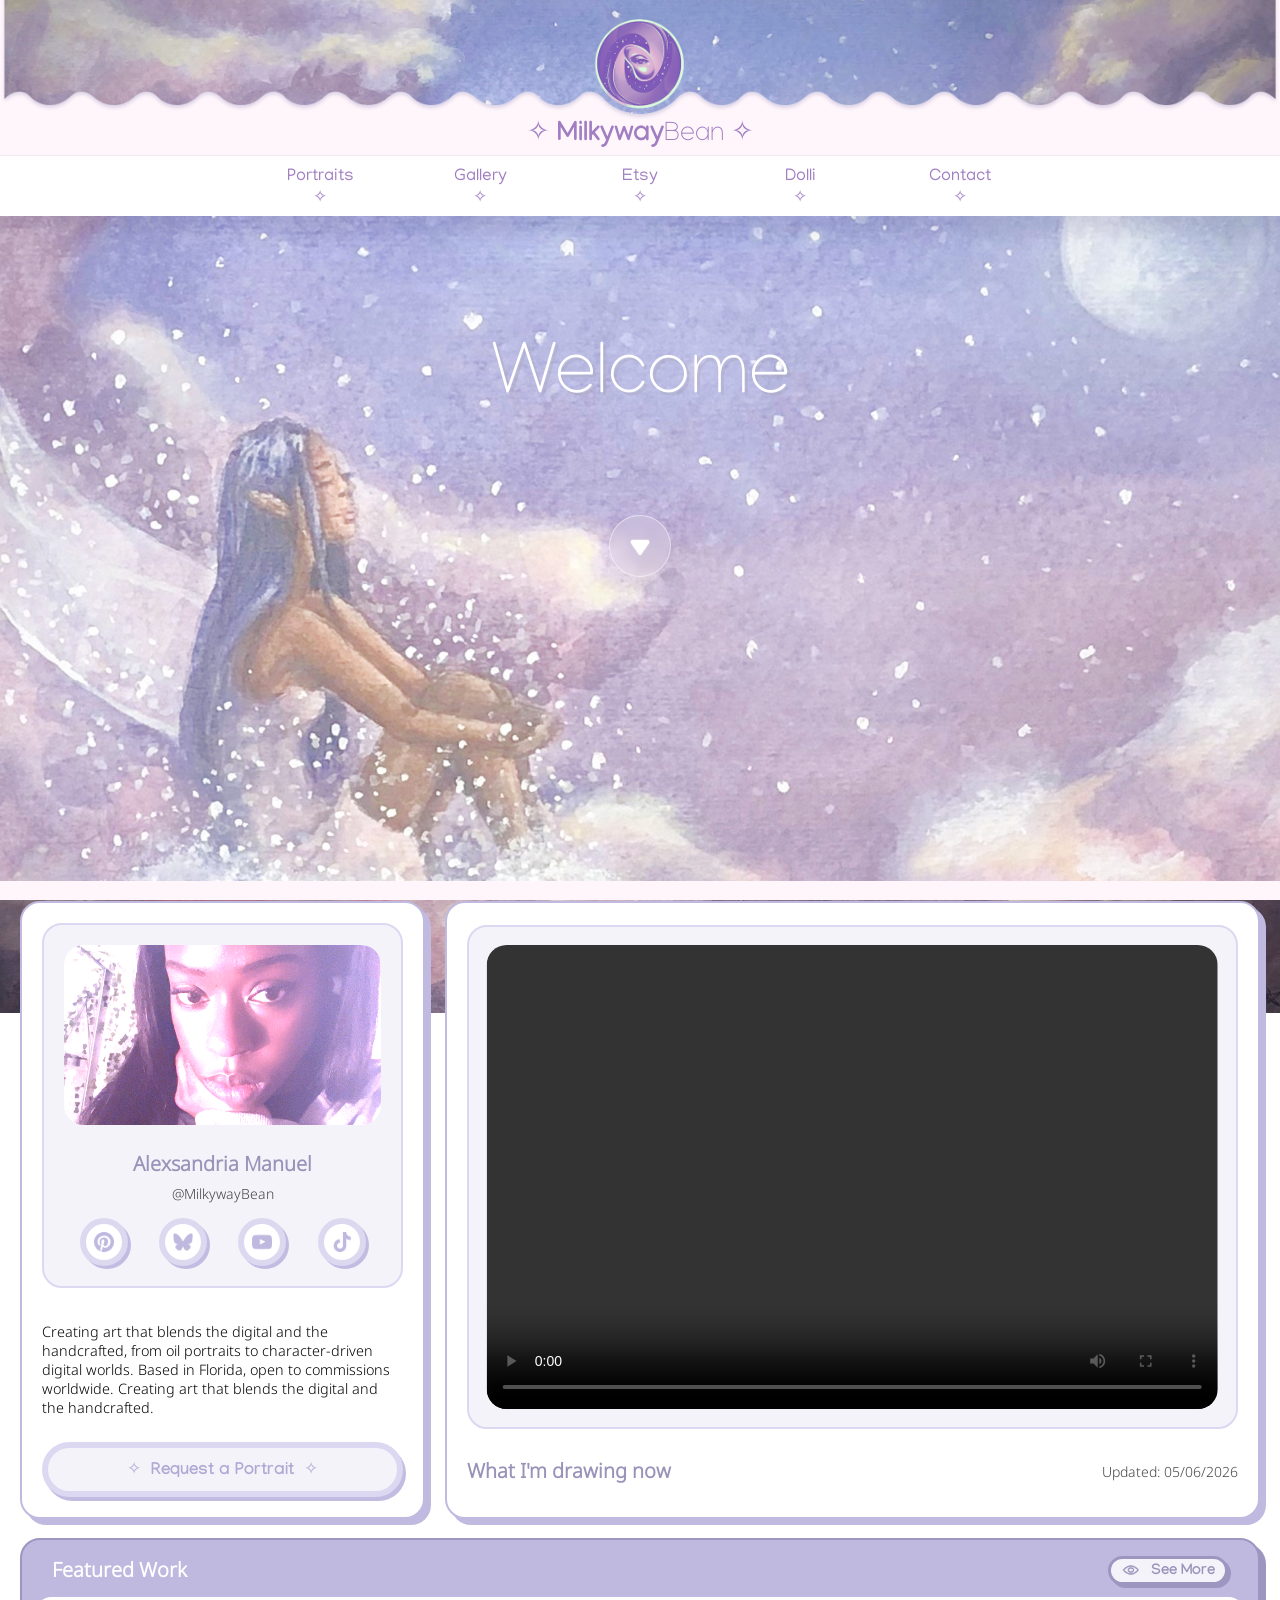
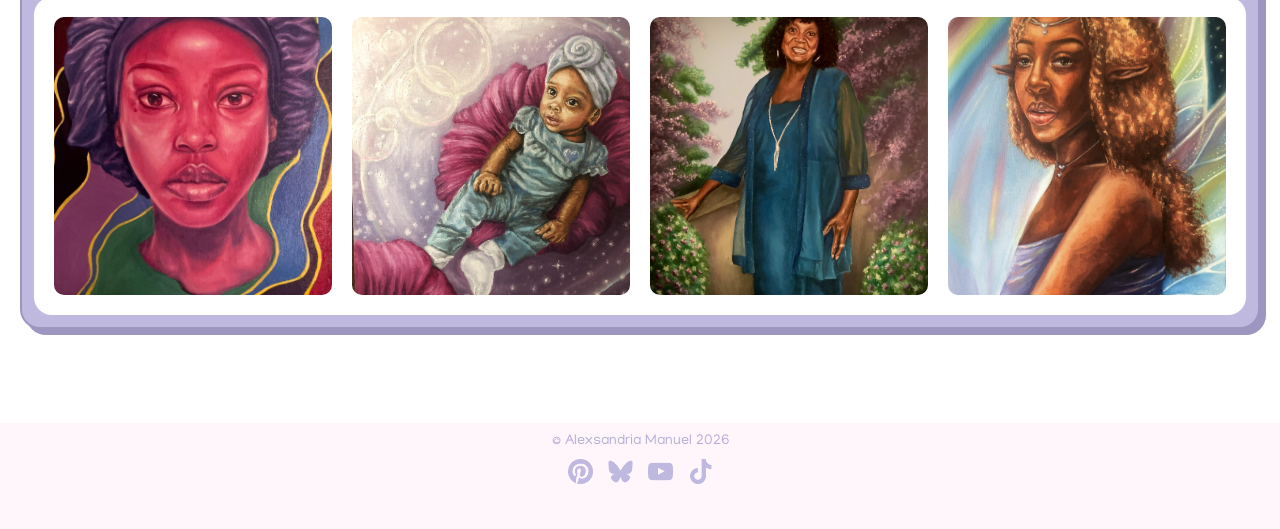
==== index.html @ 560637b4 "Edit" ====
<!DOCTYPE html>
<html lang="en">
<head>
<meta http-equiv="content-type" content="text/html; charset=utf-8">
<meta name="viewport" content="width=device-width, initial-scale=1, viewport-fit=cover">
<meta name="mobile-web-app-capable" content="yes">
<meta name="apple-mobile-web-app-capable" content="yes">
<title>MilkywayBean</title>
<link rel="icon" type="image/x-icon" href="Assets/mwblogo.png">
<link rel="stylesheet" href="mainstyle.css">
<script src="mainscript.js" defer></script>

<style>

</style>
</head>

<body>
<div id="pagebg"></div>
<header>

<a href="index.html"><img id="logobanner" src="Assets/bannerframe.png"/></a>
<div id="title">✧ Milkyway<thin style="font-family: headertextthin;">Bean</thin> ✧</div>

</header>
<nav id="navbar">

<div id="navmenu">
<p id="swirl">𖦹</p>Menu
</div>

<div class="page"><a  href="portraits.html">Portraits <br> ✧</a></div>
<div class="page"><a  href="">Gallery <br> ✧</a></div>
<div class="page"><a href="" rel="noopener" target="_blank">Etsy <br> ✧</a></div>
<div class="page"><a href="" rel="noopener" target="_blank">Dolli <br> ✧</a></div>
<div class="page">Contact <br> ✧</div>
</nav>


<div id="welcomeimage">    
    <p id="welcometext" >Welcome</p>
    <br>
    <a href="#maincontent" id="scrolldown"><img style="margin-top:5px;width:40px;height:40px" src="Assets/down.png"/></a>
</div>

<main style="scroll-margin-top: 60px;" id="maincontent">

<section class="sectiontop" style="display:flex;flex-direction: row;margin:auto;position:relative;width:100%;gap:20px;flex-wrap: wrap;">
<div class="container" style="flex:1 1 15%;">
    <section style="flex:1 1 20%;width:100%;margin-top: 0;margin-left:auto;margin-right:auto">
    <div class="imageborder">
        <div class="selfie"></div>
        <br>
        <h3>Alexsandria Manuel</h3>
        <span class="caption1">@MilkywayBean</span>

        <div style="display:flex; flex-direction: row;justify-content: space-around;">
        <a href="" rel="noopener" target="_blank"><div class="smbuttons"><img style="width:20px;height:auto;display:block;margin:auto" src="Assets/pinterest.png"/></div></a>
        <a href="" rel="noopener" target="_blank"><div class="smbuttons"><img style="width:20px;height:auto;display:block;margin:auto" src="Assets/bluesky.png"/></div></a>
        <a href="" rel="noopener" target="_blank"><div class="smbuttons"><img style="width:20px;height:auto;display:block;margin:auto" src="Assets/youtube.png"/></div></a>
        <a href="" rel="noopener" target="_blank"><div class="smbuttons"><img style="width:20px;height:auto;display:block;margin:auto" src="Assets/tiktok.png"/></div></a>
        </div>
    </div>

    </section>
    <section style="gap:10px;flex: 50%;display: flex;flex-direction: column;justify-content: space-between">
    <div>
    <p>
        Creating art that blends the digital and the handcrafted, from oil portraits to character-driven digital worlds. Based in Florida, open to commissions worldwide. Creating art that blends the digital and the handcrafted.
    
    
    </p>
    </div>
    <div class="button1">✧ &nbsp;Request a Portrait&nbsp; ✧</div>
    </section>
    </div>
    <div class="container" style="flex:1 1 48%;min-width: 268px;">
        <section style="display:flex; flex-direction:column; justify-content:center; width:100%; height:100%;">
            <div style="position: relative; display: inline-block;">
                <div class="canvaspaper">
                    <video controls>
                    <source src="Paintings/wip1.mp4" type="video/mp4">
                    Your browser does not support HTML video.
                    </video>

                </div>
                <div class="canvas" ></div>
            </div>
            <br>
            <div class="middleheader"><h3>What I'm drawing now</h3> <p class="caption1">Updated: 05/06/2026</p></div>

        </section>
        
    </div>
    </section>


    
<section class="section2" style="display:flex;flex-direction:row;margin:auto;margin-top:20px;position:relative;width:100%;gap:20px;">
    <div class="galleryborder">
        <div class="middleheader" style="padding-left:20px;padding-right:20px;padding-bottom:5px;">
            <h3 style="color:#ffffff">Featured Work</h3>
            <div class="button2"><img style="width:20px;margin-top:-4px;" src="Assets/view.png"/>See More</div>
        </div>
        <div class="gallerycontainer" style="background-color:white;">
            <img class="galleryimg" src="Paintings/selfportrait1.jpg"/>
            <img class="galleryimg" src="Paintings/portrait1.jpg"/>
            <img class="galleryimg" src="Paintings/grandma1.jpg"/>
            <img class="galleryimg" src="Paintings/fae1.jpg"/>
        </div>
    </div>
</section>

<div id="lightbox" style="display:none; position:fixed; inset:0; background:rgba(0,0,0,0.8); z-index:999; align-items:center; justify-content:center;">
    <img id="lightboximg" style="max-width:90%; max-height:90%; border-radius:10px;"/>
</div>

    </main>
    <footer>
        <div id="footer"> © Alexsandria Manuel 2026</div>
        <div id="smfooter">
        <a href="" rel="noopener" target="_blank"><img class="smfootericons" src="Assets/pinterest.png"/></a>
        <a href="" rel="noopener" target="_blank"><img class="smfootericons" src="Assets/bluesky.png"/></a> 
        <a href="" rel="noopener" target="_blank"><img class="smfootericons" src="Assets/youtube.png"/></a>
        <a href="" rel="noopener" target="_blank"><img class="smfootericons" src="Assets/tiktok.png"/></a>
        </div>
    </footer>


    </body>

    </html>
---- mainstyle.css ----
@font-face {
    font-family: headertextbold;
    src: url(Fonts/Manjari\ Bold\ 700.ttf);
}

@font-face {
    font-family: headertextreg;
    src: url(Fonts/Manjari\ Regular\ 400.ttf);
}

@font-face {
    font-family: headertextthin;
    src: url(Fonts/Manjari\ Thin\ 100.ttf);
}

@font-face {
    font-family: bodytext;
    src: url(Fonts/NotoSans-VariableFont_wdth\,wght.ttf);
    font-weight: 300;
}

html {
    scroll-behavior: smooth;
}

body {
    overflow: visible;
    font-family: bodytext;
    height: 100%;
    padding: 0;
    margin: 0;
    background-image: url("Paintings/favoriteplace.jpg");
    background-attachment: fixed;
    background-size: cover;
    background-position: 30%;
    background-repeat: no-repeat;
    background-position-y: 60px;
    overflow-x: hidden;
    font-size: .9rem;
    user-select: none;
    transition: .3s ease;
}

header {
    overflow-x: hidden;
    background-color: #FFF6FC;

}

#logobanner {
    width: 100%;
    height: auto;
    position: relative;
    z-index: 200;
}

#title {
    font-family: headertextbold;
    font-size: 1.7rem;
    text-align: center;
    color: #a07ec1;
    border-bottom: solid 1px #7b5ba517;
    width: 100%;
    margin: auto;
    margin-top: -20px;
    padding-bottom: 3px;
    position: relative;
    z-index: 300;
}

#navbar {
    background-color: white;
    color: #a07ec1;
    box-shadow: 3px 17px 20px #351f471a;
    padding: 5px 10px;
    font-size: 17px;
    font-family: headertextbold;
    display: flex;
    justify-content: center;
    flex-wrap: wrap;
    flex-direction: row;
    text-align: center;
    gap: 20px;
    width: auto;
    height: 50px;
    top: 0;
    position: sticky;
    z-index: 100;
    transition: .3s ease;
    animation: fadeUp 0.5s  both;
}

#navmenu {
    display: none;
    width:100%;
}

a{
    text-decoration: none;
    color: #a07ec1;
}

.page {
    cursor: pointer;
    transition: background-color 0.3s ease;
    width: 100px;
    padding-bottom: 0;
    padding-top: 7px;
    padding-left: 20px;
    padding-right: 20px;
    border-radius: 45px;
    font-family: headertextreg;
    font-weight: 400;
    color:#a07ec1;
}

.page:hover {
    background-color: #d9b6dc21;
    font-weight: 700;
}

.navbar2{
    background-color: rgba(255, 255, 255, 0);
    backdrop-filter: blur(10px);
    -webkit-backdrop-filter: blur(20px);
    color: #a07ec1;
    padding: 5px 10px;
    font-size: 17px;
    font-family: headertextreg;
    display: flex;
    justify-content: center;
    flex-wrap: nowrap;
    flex-direction: row;
    text-align: center;
    gap: 20px;
    width: auto;
    top: 0;
    position: sticky;
    z-index: 100;
    transition: .3s ease;
    animation: fadeUp 0.5s both;
    top: 60px;
    margin-left: 2px;
    margin-right: 2px;
    border-bottom-right-radius:20px;
    border-bottom-left-radius: 20px;
    display:none ;
}

.sectionbutton{
    margin: auto;
    background-color: rgb(244 243 250);
    border-radius: 20px;
    width: 110px;
    padding-top: 3px;
    padding-bottom: 3px;
    height: 25px;
    width: stretch;
    width: -webkit-fill-available;
    transition: 0.3s ease;
    cursor: pointer;
    border: solid 1px #c2bce2;
}

.sectionbutton a{
    position: relative;
    top:4px;
    transition: 0.3s ease;
    height: stretch;
    height: -webkit-fill-available;
    width: stretch;
    width: -webkit-fill-available;
    display: block;
}

.sectionbutton:hover{
    font-weight: 700;
    background-color:#ffffff;
    filter: saturate(1.5);
}

main {
    padding: 20px 20px;
}


.container, .gallerycontainer{
    background-color: #ffffff;
    padding: 20px;
    width: stretch;
    width: -webkit-fill-available;
    border-radius: 20px;
    border: 2px #c0bae1 solid;
    display:flex;
    flex-direction: row;
    flex-wrap: wrap;
    gap:20px;
    transition: .3s ease;
}

.container {
    box-shadow: 6px 6px 0px #c0bae1;
    transition: 0.4s ease;
    will-change: transform;
    display: flex;
    isolation: isolate;
    opacity: 0;
    transform: translateY(12px);
    filter: blur(4px);
    transition: opacity 0.6s ease, transform 0.6s cubic-bezier(0.22, 1, 0.36, 1), filter 0.6s ease;
}


.galleryborder {
    background-color: #BFB9E0;
    padding: 10px;
    width: stretch;
    border-radius: 20px;
    box-shadow: 6px 6px 0px #9c96c0;
    border: 2px solid #9c96c0;
    transition: 0.3s ease;
    will-change: transform;
    isolation: isolate;
    opacity: 0;
    transform: translateY(12px);
    filter: blur(4px);
    transition: opacity 0.6s ease, transform 0.6s cubic-bezier(0.22, 1, 0.36, 1), filter 0.6s ease;
}

.container.visible, .galleryborder.visible {
    opacity: 1;
    transform: translateY(0);
    filter: blur(0px);
}

h3 {
    line-height: 0;
    color: #9993B9;
    font-size: 20px;
}

.h3sub {
    line-height: 0;
    color: #9993B9;
    font-size: 17px;
}

footer {
    background-color: #FFF6FC;
    color: #b4aed6;
    font-family: headertextreg;
    text-align: center;
    padding: 10px;
    position: relative;
    bottom: -74px;
}

#smfooter {
    width: auto;
    display: flex;
    flex-direction: row;
    flex-wrap: nowrap;
    justify-content: center;
    gap: 15px;
    padding: 10px;
    padding-bottom: 30px;
}

.smfootericons {
    width: 25px;
    transition: .4s ease;
}


.smbuttons{
    border-radius: 100%;
    border: solid 6px #c9c3e9a6;
    background-color: white;
    width: 20px;
    height: 20px;
    padding: 8px;
    display: block;
    margin: auto;
    margin-top: 15px;
    margin-left: 5px;
    margin-right: 5px;
    transition: .3s ease;
    justify-content: space-evenly;
    box-shadow: 3px 3px #c2bce2;
}

#swirl {
    margin: 0;
    padding: 0;
    display: none;
    font-size: 20px;
    transition: transform 0.4s ease;
    width:100%;
}

#swirl:hover,
#swirl:active {
    animation: swirlSpin 0.6s ease-in-out;
    cursor: pointer;
}

.imageborder{
    width: auto;
    height: stretch;
    background-color: #f4f3fa;
    border: solid 2px #dcd8f1;
    border-radius: 20px;
    display: flex;
    flex-wrap: nowrap;
    flex-direction: column;
    padding: 20px;
    text-align: center;
}

.selfie{
    border-radius: 20px;
    width: 100%;
    height: 100%;
    min-height: 180px;
    background-size: cover;
    background-position: top;
    margin: auto;
    display: block;
    background-image: url(Assets/alexmanuel.jpg);
}

.caption1{
    font-size:14px;
    text-align: center;
    color:#434343;
}

.caption2{
    text-align: center;
}

.button1{
    border-radius: 30px;
    background-color: #f4f3fa;
    padding: 10px;
    display: block;
    border: #dcd8f1 solid 6px;
    font-family: headertextbold;
    font-size: 17px;
    text-align: center;
    color: #afa9d3;
    transition: 0.3s ease;
    cursor: pointer;
    box-shadow: 3px 4px #c2bce2;
}

.button2{
    border-radius: 30px;
    background-color: #f4f3fa;
    padding-bottom: 1px;
    padding-top: 5px;
    padding-left: 10px;
    padding-right: 10px;
    display: flex;
    flex-direction: row;
    gap: 10px;
    border: #9c96c0 solid 3px;
    font-family: headertextbold;
    font-size: 15px;
    text-align: center;
    color: #9993B9;
    transition: 0.3s ease;
    height: 17px;
    width:max-content;
    cursor: pointer;
    align-items: center;
    box-shadow: 3px 3px #9c96c0;
}

.middleheader{
    display: flex;
    flex-direction: row;
    justify-content: space-between;
    flex-wrap: wrap;
    align-items: center;
}

.canvaspaper {
    position: absolute;
    z-index: 50;
    width: 100%;
    height: 100%;
    top: 50%;
    left: 50%;
    transform: translate(-50%, -50%);
    border-radius: 20px;
    background-position: center;
    background-repeat: no-repeat;
    object-fit: cover;
    transition: ease .3s;
    overflow: hidden;
}

.canvaspaper video {
    width: 100%;
    max-width:  -webkit-fill-available;
    height: 92%;
    max-height: -webkit-fill-available;
    object-fit: cover;
    object-position: bottom;
    display: block;
    border-radius: 20px;
    margin:20px;
}

.canvas{
    width: stretch;
    display: block;
    height: 500px;
    background-color: #c0bae12b;
    border-radius: 20px;
    border: solid 2px #dcd8f1;
}

.galleryimg {
    width: calc(25% - 15px);
    aspect-ratio: 1 / 1;
    object-fit: cover;
    cursor: pointer;
    border-radius: 10px;
    transition: transform 0.3s ease;
    transition: ease .3s;
}

.galleryimg:hover,.section1 .container:hover{
    transform: scale(1.01);
}

.button1:hover,.button2:hover,.smbuttons:hover{
    filter: saturate(1.5);
    transform: scale(.98,.98);
}

.smfootericons:hover{
    filter: saturate(1.5);
}

#welcomeimage{
    background-image: url(Assets/welcome.png);
    background-attachment: fixed;
    background-size: cover;
    background-position: 30%;
    background-repeat: no-repeat;
    background-position-y: 60px;
    width: stretch;
    height: 65vh;
    min-height: 400px;
    position: relative;
    display: flex;
    padding-bottom: 30px;
    padding-top: 50px;
    flex-direction: column;
    flex-wrap: wrap;
    align-content: center;
    align-items: center;
}


#scrolldown {
    color: white;
    backdrop-filter: blur(5px);
    font-size: 30px;
    text-decoration: none;
    background-color: #fff6fc2e;
    border: 1px solid #ffffff80;
    border-radius: 50%;
    width: 40px;
    padding:10px;
    height: 40px;
    display: flex;
    align-items: center;
    justify-content: center;
    transition: 0.3s ease;
    animation: bounce 2s infinite;
}

#scrolldown:hover {
    background-color: #ffffff66;
}

#welcometext{
   font-family: headertextthin;
   font-size: 75px;color:white;
   text-shadow: 3px 3px 0px #a9a6bb6e;
   transition: 0.3s ease;
}

#pagebg {
    position: fixed;
    inset: 0;
    z-index: -1;
    background: linear-gradient(0deg, #FFF6FC 21%, #fff6fc58 100%);
    backdrop-filter: blur(10px);
    -webkit-backdrop-filter: blur(20px);
}

@keyframes bounce {
    0%, 100% { transform: translateY(0); }
    50% { transform: translateY(8px); }
}

@media screen and (max-width: 1000px) {
    .sectiontop {
        flex-direction: column;
    }

    .light{
    height:260px;
   } 
}

@keyframes swirlSpin {
    from { transform: rotate(360deg); }
    to { transform: rotate(0deg); }
}


@media screen and (min-width: 821px) {
    #logobanner {
        transform: translateY(-10px);
        transition: transform 0.4s ease-in-out;
    }

    #logobanner:hover {
        transform: translateY(-3px);
        cursor: pointer;
    }

}


@media screen and (max-width: 820px) {
    .page {
        width: 100%;
        background-color: transparent;
        transition: background-color 0.3s ease;
        border-radius: 10px;
    }

    .page:hover {
        background-color: #d9b6dc21;
        font-weight: 700;
        box-shadow: none;
    }

    header {
        position: relative;
        top: 0;
        z-index: 200;
    }

    #logobanner {
        transform: scale(1.5);
        transform-origin: center top;
        cursor: pointer;
    }

    #title {
        margin-top: 30px;
    }

    #navbar {
        flex-direction: column;
        position: sticky;
        top: 0;
        z-index: 300;
        gap: 0;
        padding: 5px 10px;
        height: auto;
    }

    #navbar div:first-child {
        padding: 5px;
        width: stretch;
        margin: auto;
        border-radius: 10px;
    }

    #navbar div:not(:first-child) {
        opacity: 0;
        pointer-events: none;
        max-height: 0;
        overflow: hidden;
        transition: opacity 0.3s ease, max-height 0.3s ease, background-color 0.3s ease;
        padding: 0;
        border-radius: 10px;
    }

    #navbar.open div:not(:first-child) {
        opacity: 1;
        pointer-events: auto;
        max-height: 50px;
        padding: 8px 0;
    }

    #navmenu {
        display: block;
    }

    #swirl {
        display: block;
        }   
    


    #welcomeimage{
        background-attachment: scroll;
        background-size: cover;
        background-position-y: 0;
        padding-top: 150px;
    }
    .canvas {
        width: stretch;
        object-fit: contain;
        height:600px;
    }
    .navbar2{
        top:70px;
        display: flex;
    }

}

@media screen and (max-width: 614px) {


    .selfie{
        height:140px;
        width:100%;
    }

    h3{
        text-align: center;
    }

    .middleheader{
        flex-direction: column;
        align-content: center;
    }

    .galleryimg {
        width: calc(50% - 10px);
    }

    #welcometext {
        font-size: 45px;
        text-align: center;
    }

    #title {
        margin-top: 15px;
    }

    .canvaspaper video{
        height:94%
    }
}

@media screen and (orientation: landscape) and (max-width: 1180px) {
    #welcomeimage {
    background-attachment: scroll;
    background-size: 194%;
    background-position-x: 30%;
    background-repeat: no-repeat;
    background-position-y: 100%;

    }
}

@media screen and (orientation: landscape) and (max-width: 500px) {
   .canvaspaper {
        height:90%;
    }
}
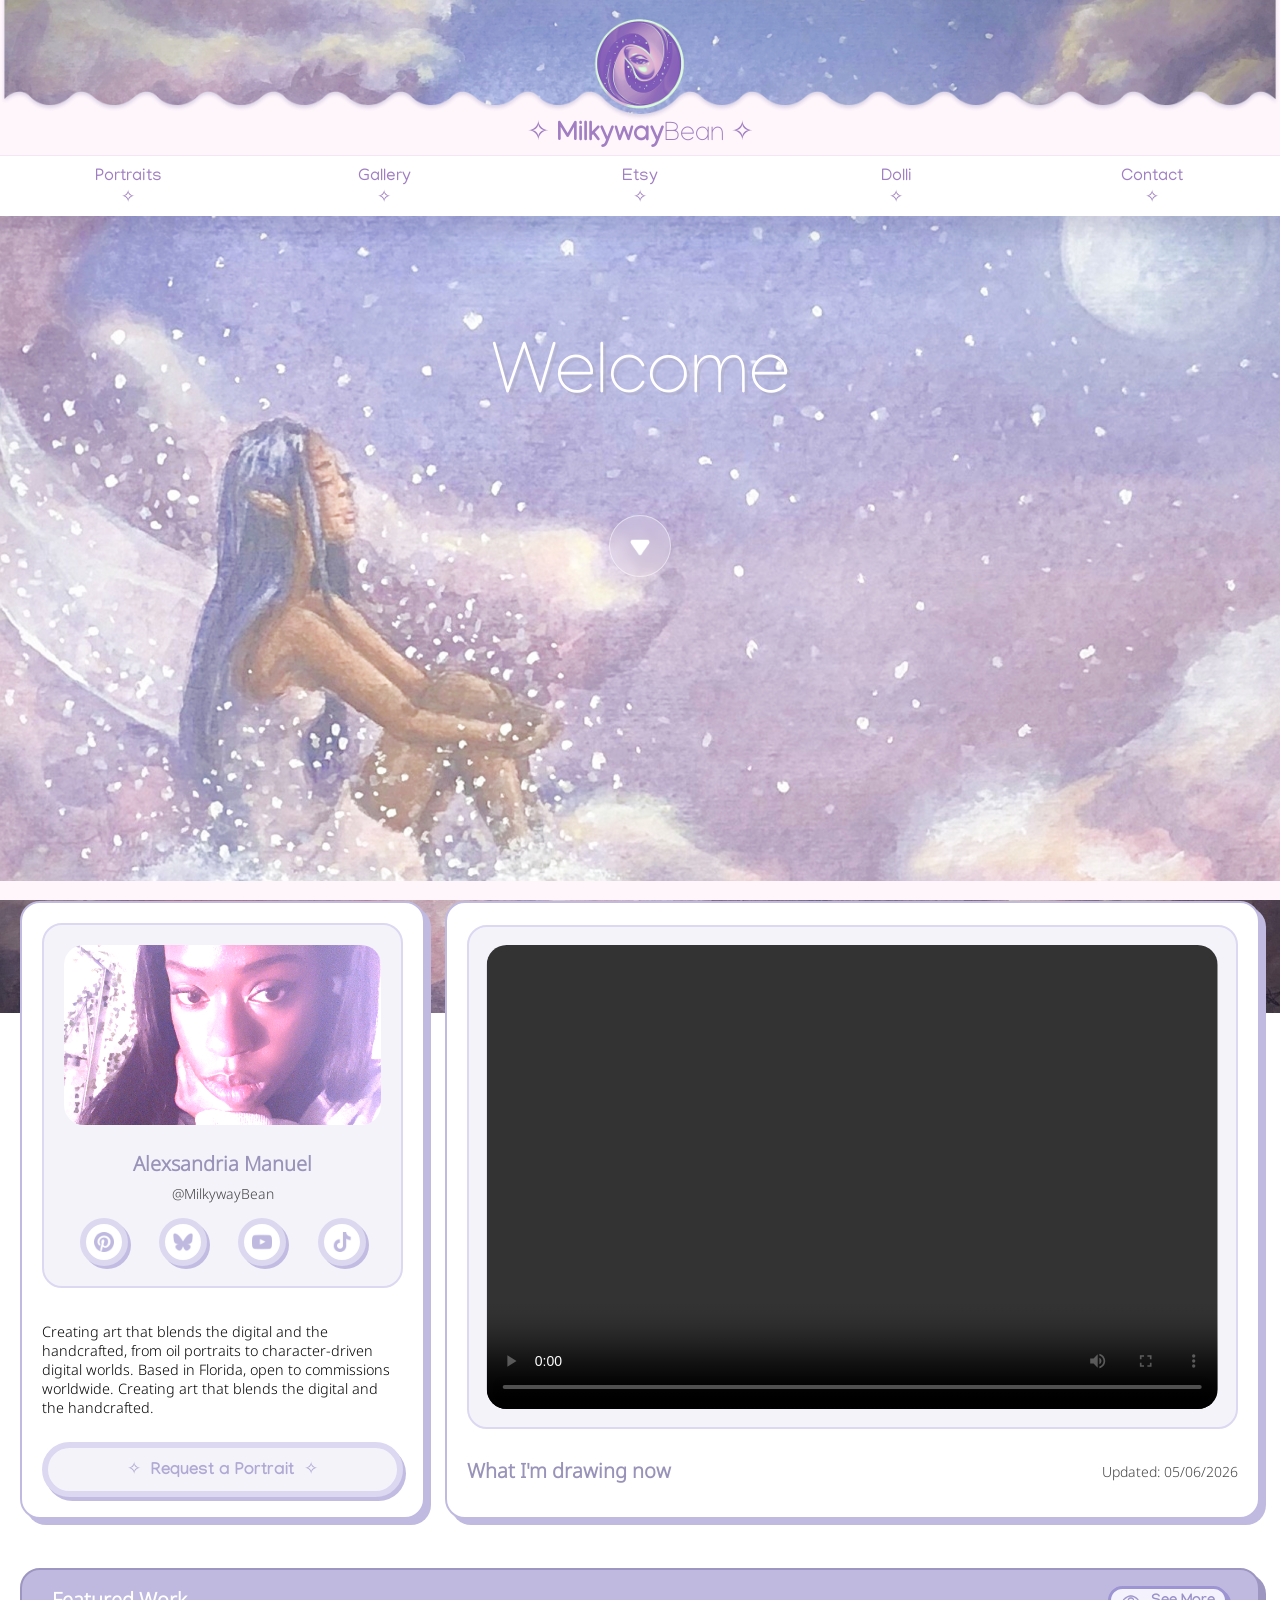
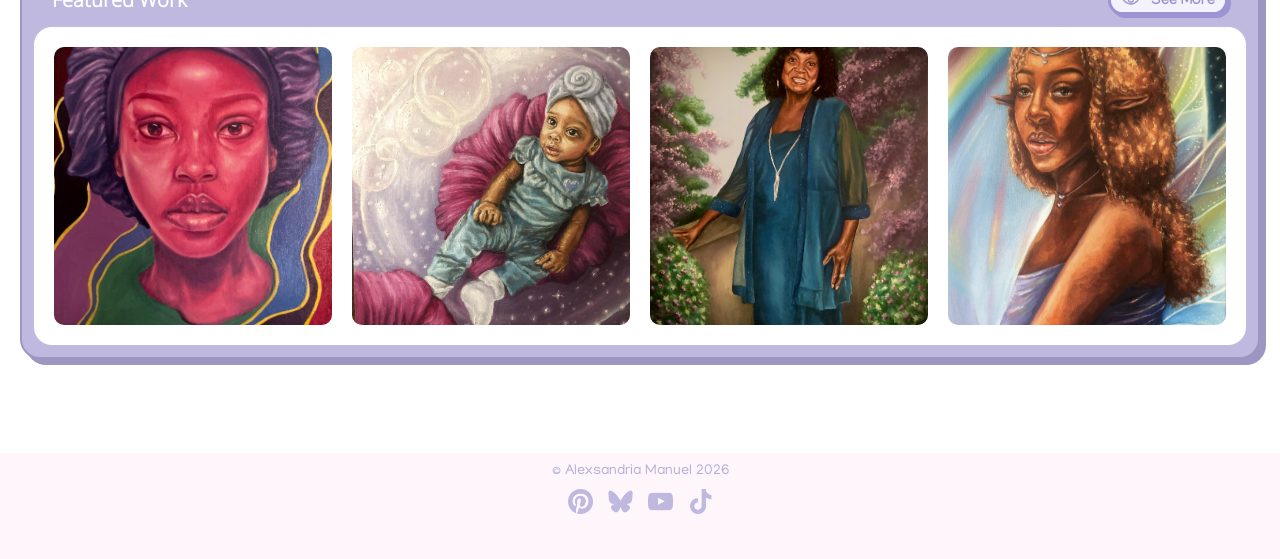
==== commit 53dfe1eb: "Edit" ====
--- a/index.html
+++ b/index.html
@@ -30,7 +30,7 @@
 </div>
 
 <div class="page"><a  href="portraits.html">Portraits <br> ✧</a></div>
-<div class="page"><a  href="">Gallery <br> ✧</a></div>
+<div class="page"><a  href="gallery.html">Gallery <br> ✧</a></div>
 <div class="page"><a href="" rel="noopener" target="_blank">Etsy <br> ✧</a></div>
 <div class="page"><a href="" rel="noopener" target="_blank">Dolli <br> ✧</a></div>
 <div class="page">Contact <br> ✧</div>
--- a/mainstyle.css
+++ b/mainstyle.css
@@ -77,7 +77,7 @@
     font-family: headertextbold;
     display: flex;
     justify-content: center;
-    flex-wrap: wrap;
+    flex-wrap: nowrap;
     flex-direction: row;
     text-align: center;
     gap: 20px;
@@ -98,12 +98,18 @@
 a{
     text-decoration: none;
     color: #a07ec1;
+    height: stretch;
+    height: -webkit-fill-available;
+    width: stretch;
+    width: -webkit-fill-available;
+    display: block;
 }
 
 .page {
     cursor: pointer;
     transition: background-color 0.3s ease;
-    width: 100px;
+    width: stretch;
+    width:-webkit-fill-available;
     padding-bottom: 0;
     padding-top: 7px;
     padding-left: 20px;
@@ -117,6 +123,24 @@
 .page:hover {
     background-color: #d9b6dc21;
     font-weight: 700;
+    
+}
+
+.activepage{
+    background-color: #d9b6dc21;
+    font-weight: 700;
+    cursor: pointer;
+    transition: background-color 0.3s ease;
+    width: stretch;
+    width:-webkit-fill-available;
+    padding-bottom: 0;
+    padding-top: 7px;
+    padding-left: 20px;
+    padding-right: 20px;
+    border-radius: 45px;
+    font-family: headertextreg;
+    font-weight: 700;
+    color:#a07ec1;
 }
 
 .navbar2{
@@ -124,7 +148,7 @@
     backdrop-filter: blur(10px);
     -webkit-backdrop-filter: blur(20px);
     color: #a07ec1;
-    padding: 5px 10px;
+    padding: 10px 10px;
     font-size: 17px;
     font-family: headertextreg;
     display: flex;
@@ -149,6 +173,7 @@
 
 .sectionbutton{
     margin: auto;
+    margin-top:2px;
     background-color: rgb(244 243 250);
     border-radius: 20px;
     width: 110px;
@@ -181,8 +206,10 @@
 
 main {
     padding: 20px 20px;
-}
-
+    display: flex;
+    flex-direction: column;
+    gap: 30px;
+}
 
 .container, .gallerycontainer{
     background-color: #ffffff;
@@ -209,7 +236,6 @@
     filter: blur(4px);
     transition: opacity 0.6s ease, transform 0.6s cubic-bezier(0.22, 1, 0.36, 1), filter 0.6s ease;
 }
-
 
 .galleryborder {
     background-color: #BFB9E0;
@@ -289,6 +315,10 @@
     box-shadow: 3px 3px #c2bce2;
 }
 
+footer a, .imageborder a{
+    width:unset;
+}
+
 #swirl {
     margin: 0;
     padding: 0;
@@ -356,7 +386,7 @@
 
 .button2{
     border-radius: 30px;
-    background-color: #f4f3fa;
+    background-color: white;
     padding-bottom: 1px;
     padding-top: 5px;
     padding-left: 10px;
@@ -375,6 +405,7 @@
     cursor: pointer;
     align-items: center;
     box-shadow: 3px 3px #9c96c0;
+    
 }
 
 .middleheader{
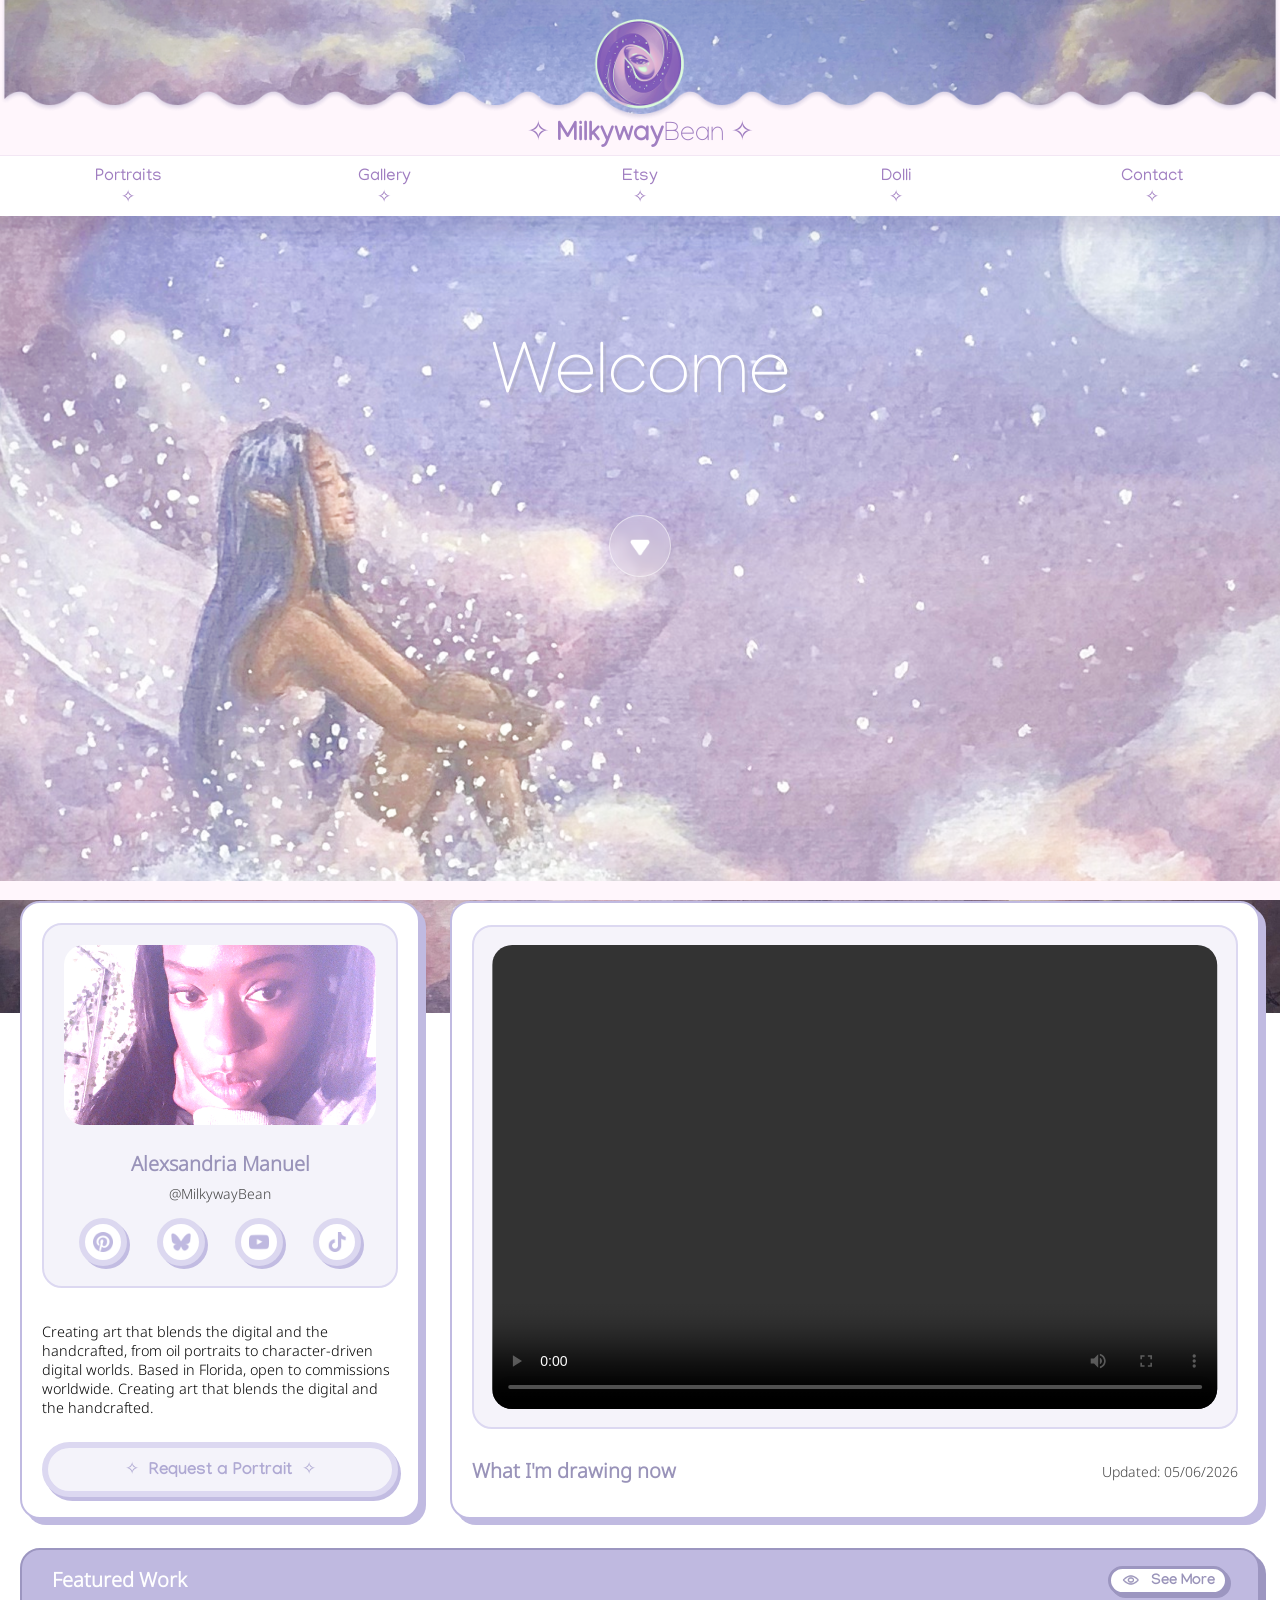
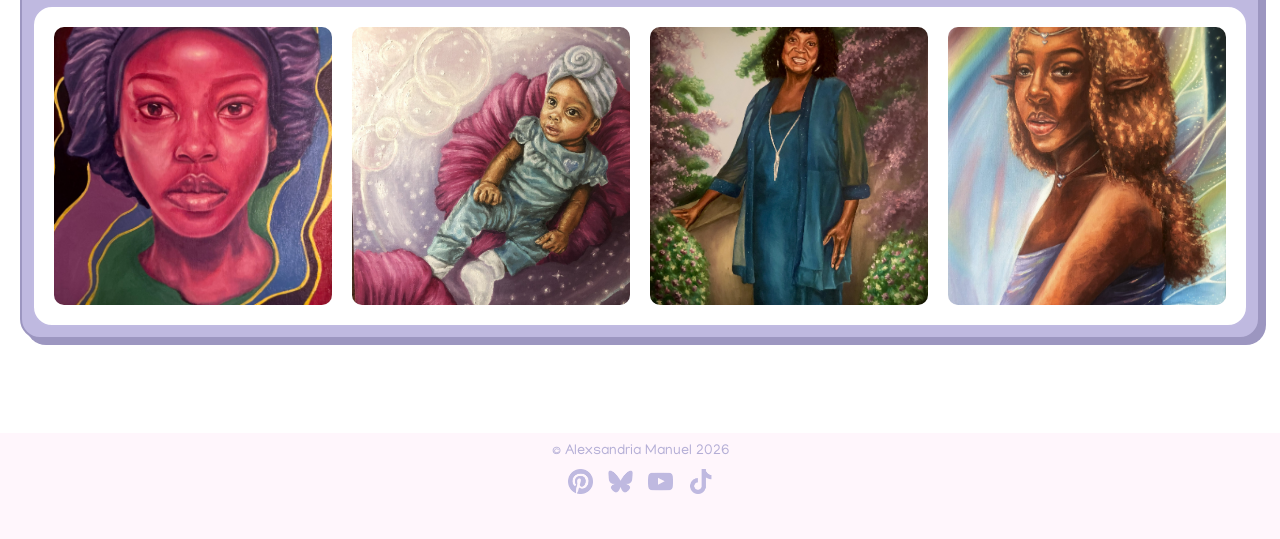
==== commit 5d1f2967: "Edit" ====
--- a/index.html
+++ b/index.html
@@ -45,7 +45,7 @@
 
 <main style="scroll-margin-top: 60px;" id="maincontent">
 
-<section class="sectiontop" style="display:flex;flex-direction: row;margin:auto;position:relative;width:100%;gap:20px;flex-wrap: wrap;">
+<section class="sectiontop" style="display:flex;flex-direction: row;margin:auto;position:relative;width:100%;gap:30px;flex-wrap: wrap;">
 <div class="container" style="flex:1 1 15%;">
     <section style="flex:1 1 20%;width:100%;margin-top: 0;margin-left:auto;margin-right:auto">
     <div class="imageborder">
@@ -100,7 +100,7 @@
     <div class="galleryborder">
         <div class="middleheader" style="padding-left:20px;padding-right:20px;padding-bottom:5px;">
             <h3 style="color:#ffffff">Featured Work</h3>
-            <div class="button2"><img style="width:20px;margin-top:-4px;" src="Assets/view.png"/>See More</div>
+            <div class="button"><img style="width:20px;margin-top:-4px;" src="Assets/view.png"/>See More</div>
         </div>
         <div class="gallerycontainer" style="background-color:white;">
             <img class="galleryimg" src="Paintings/selfportrait1.jpg"/>
--- a/mainstyle.css
+++ b/mainstyle.css
@@ -208,7 +208,7 @@
     padding: 20px 20px;
     display: flex;
     flex-direction: column;
-    gap: 30px;
+    gap: 10px;
 }
 
 .container, .gallerycontainer{
@@ -384,7 +384,7 @@
     box-shadow: 3px 4px #c2bce2;
 }
 
-.button2{
+.button2,.button{
     border-radius: 30px;
     background-color: white;
     padding-bottom: 1px;
@@ -467,7 +467,7 @@
     transform: scale(1.01);
 }
 
-.button1:hover,.button2:hover,.smbuttons:hover{
+.button1:hover,.button2:hover,.button:hover,.smbuttons:hover{
     filter: saturate(1.5);
     transform: scale(.98,.98);
 }
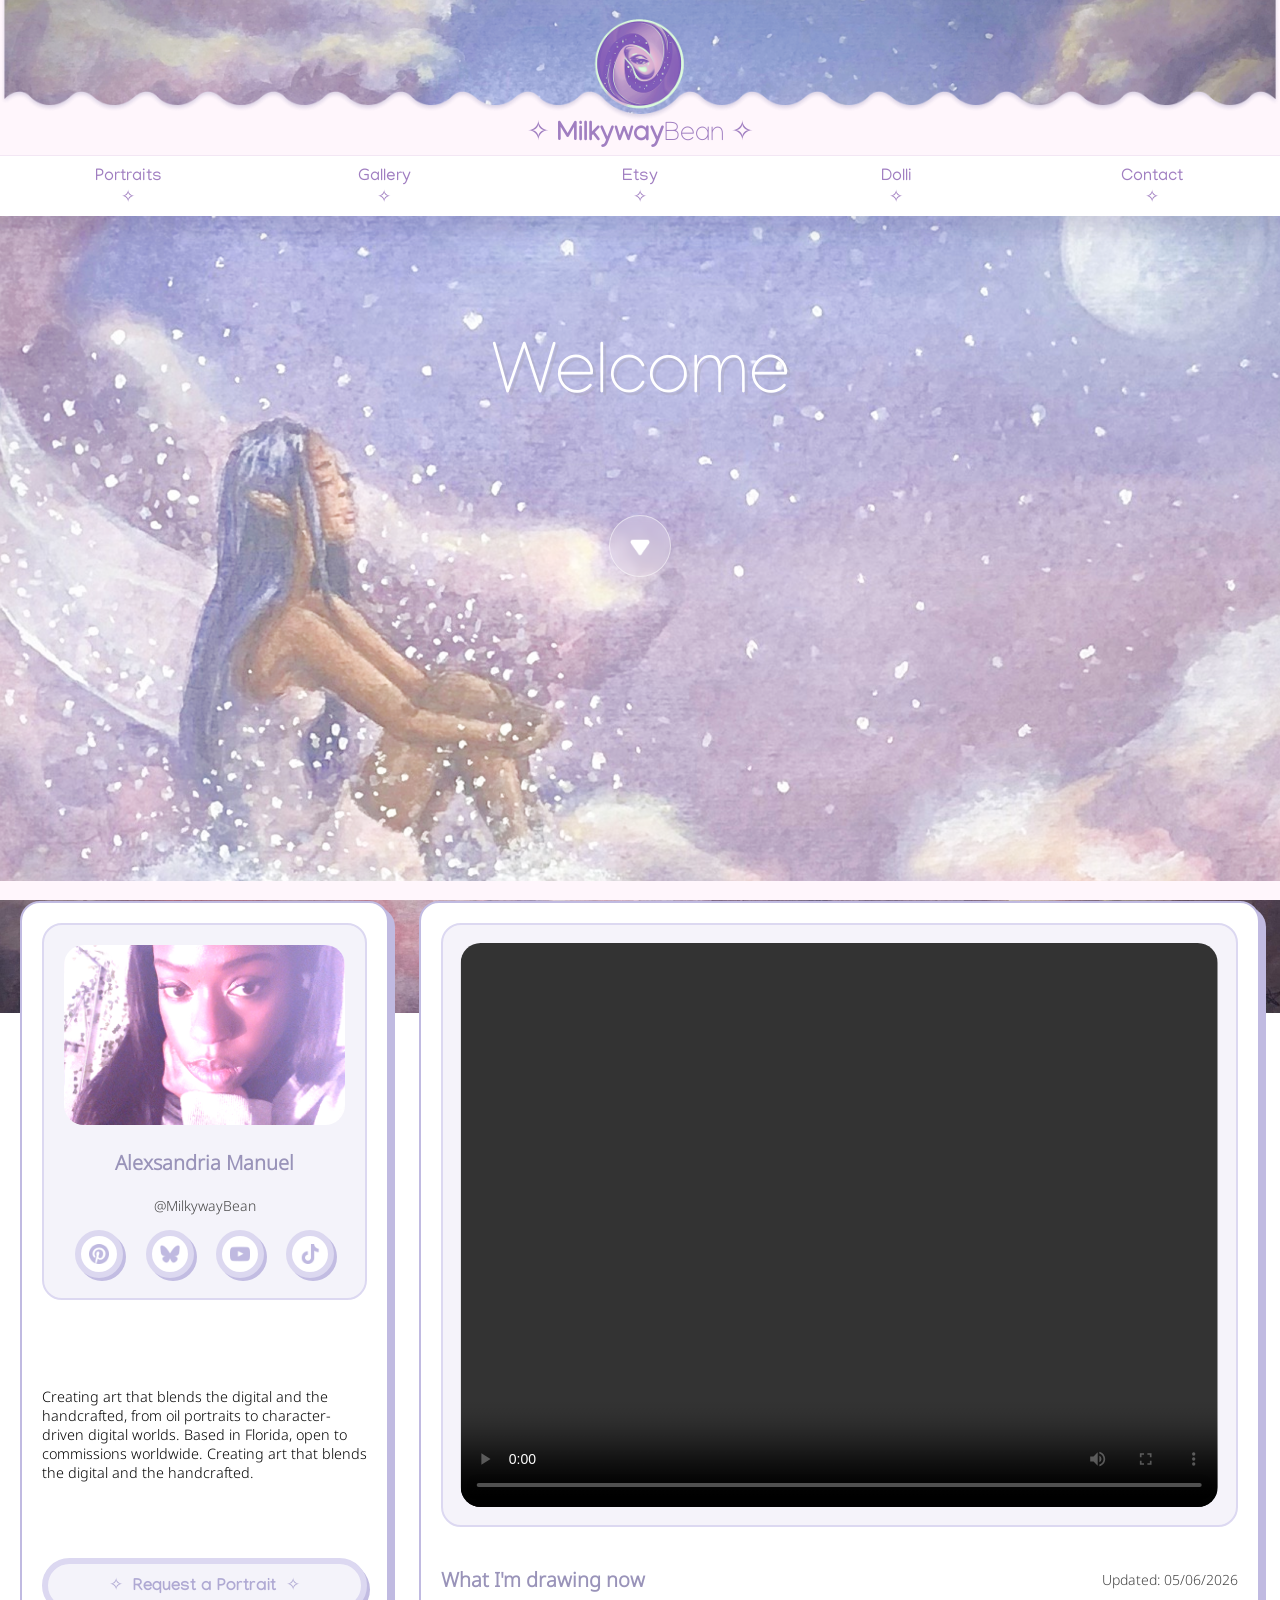
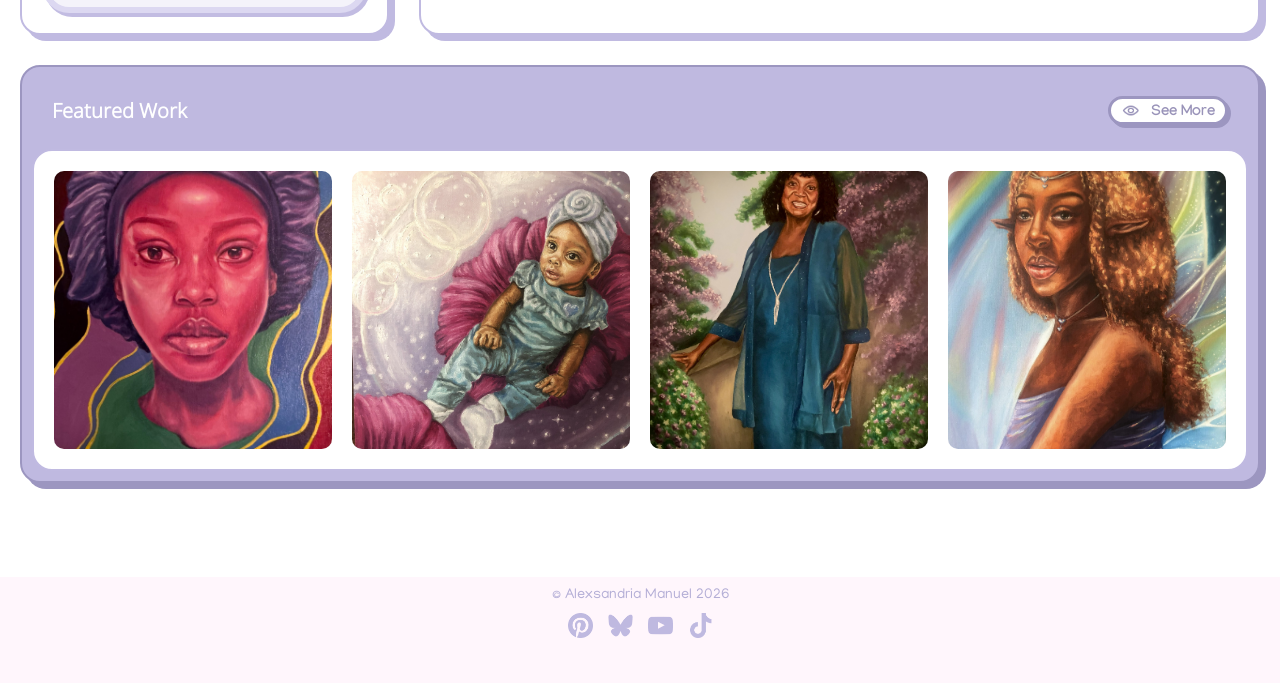
==== commit 036f5793: "Fixes" ====
--- a/index.html
+++ b/index.html
@@ -5,6 +5,8 @@
 <meta name="viewport" content="width=device-width, initial-scale=1, viewport-fit=cover">
 <meta name="mobile-web-app-capable" content="yes">
 <meta name="apple-mobile-web-app-capable" content="yes">
+<meta name="text-scale" content="scale">
+
 <title>MilkywayBean</title>
 <link rel="icon" type="image/x-icon" href="Assets/mwblogo.png">
 <link rel="stylesheet" href="mainstyle.css">
@@ -20,7 +22,7 @@
 <header>
 
 <a href="index.html"><img id="logobanner" src="Assets/bannerframe.png"/></a>
-<div id="title">✧ Milkyway<thin style="font-family: headertextthin;">Bean</thin> ✧</div>
+<a href="index.html"><div id="title">✧ Milkyway<thin style="font-family: headertextthin;">Bean</thin> ✧</div></a>
 
 </header>
 <nav id="navbar">
@@ -47,14 +49,14 @@
 
 <section class="sectiontop" style="display:flex;flex-direction: row;margin:auto;position:relative;width:100%;gap:30px;flex-wrap: wrap;">
 <div class="container" style="flex:1 1 15%;">
-    <section style="flex:1 1 20%;width:100%;margin-top: 0;margin-left:auto;margin-right:auto">
+    <section style="width:100%;margin-top: 0;margin-left:auto;margin-right:auto">
     <div class="imageborder">
         <div class="selfie"></div>
         <br>
-        <h3>Alexsandria Manuel</h3>
+        <h3 style="margin-top:5px;">Alexsandria Manuel</h3>
         <span class="caption1">@MilkywayBean</span>
 
-        <div style="display:flex; flex-direction: row;justify-content: space-around;">
+        <div style="display:flex; flex-direction: row;justify-content: space-around;flex-wrap: wrap;min-width:150px;">
         <a href="" rel="noopener" target="_blank"><div class="smbuttons"><img style="width:20px;height:auto;display:block;margin:auto" src="Assets/pinterest.png"/></div></a>
         <a href="" rel="noopener" target="_blank"><div class="smbuttons"><img style="width:20px;height:auto;display:block;margin:auto" src="Assets/bluesky.png"/></div></a>
         <a href="" rel="noopener" target="_blank"><div class="smbuttons"><img style="width:20px;height:auto;display:block;margin:auto" src="Assets/youtube.png"/></div></a>
@@ -63,7 +65,7 @@
     </div>
 
     </section>
-    <section style="gap:10px;flex: 50%;display: flex;flex-direction: column;justify-content: space-between">
+    <section style="gap:10px;display: flex;flex-direction: column;justify-content: space-between">
     <div>
     <p>
         Creating art that blends the digital and the handcrafted, from oil portraits to character-driven digital worlds. Based in Florida, open to commissions worldwide. Creating art that blends the digital and the handcrafted.
@@ -74,8 +76,8 @@
     <div class="button1">✧ &nbsp;Request a Portrait&nbsp; ✧</div>
     </section>
     </div>
-    <div class="container" style="flex:1 1 48%;min-width: 268px;">
-        <section style="display:flex; flex-direction:column; justify-content:center; width:100%; height:100%;">
+    <div class="container" style="flex:1 1 53%;">
+        <section style="display:flex; flex-direction:column; justify-content:space-between; width:100%; height:100%;">
             <div style="position: relative; display: inline-block;">
                 <div class="canvaspaper">
                     <video controls>
--- a/mainstyle.css
+++ b/mainstyle.css
@@ -98,11 +98,6 @@
 a{
     text-decoration: none;
     color: #a07ec1;
-    height: stretch;
-    height: -webkit-fill-available;
-    width: stretch;
-    width: -webkit-fill-available;
-    display: block;
 }
 
 .page {
@@ -187,6 +182,12 @@
     border: solid 1px #c2bce2;
 }
 
+#navbar a, #navmenu a{
+    width: stretch;
+    width: -webkit-fill-available;
+    display: block;
+}
+
 .sectionbutton a{
     position: relative;
     top:4px;
@@ -260,7 +261,6 @@
 }
 
 h3 {
-    line-height: 0;
     color: #9993B9;
     font-size: 20px;
 }
@@ -435,7 +435,7 @@
 .canvaspaper video {
     width: 100%;
     max-width:  -webkit-fill-available;
-    height: 92%;
+    height: 100%;
     max-height: -webkit-fill-available;
     object-fit: cover;
     object-position: bottom;
@@ -447,7 +447,7 @@
 .canvas{
     width: stretch;
     display: block;
-    height: 500px;
+    height: 600px;
     background-color: #c0bae12b;
     border-radius: 20px;
     border: solid 2px #dcd8f1;
@@ -548,6 +548,10 @@
     .light{
     height:260px;
    } 
+
+   .canvas{
+    height:700px;
+   }
 }
 
 @keyframes swirlSpin {
@@ -653,8 +657,8 @@
     .canvas {
         width: stretch;
         object-fit: contain;
-        height:600px;
-    }
+    }
+
     .navbar2{
         top:70px;
         display: flex;
@@ -692,9 +696,6 @@
         margin-top: 15px;
     }
 
-    .canvaspaper video{
-        height:94%
-    }
 }
 
 @media screen and (orientation: landscape) and (max-width: 1180px) {
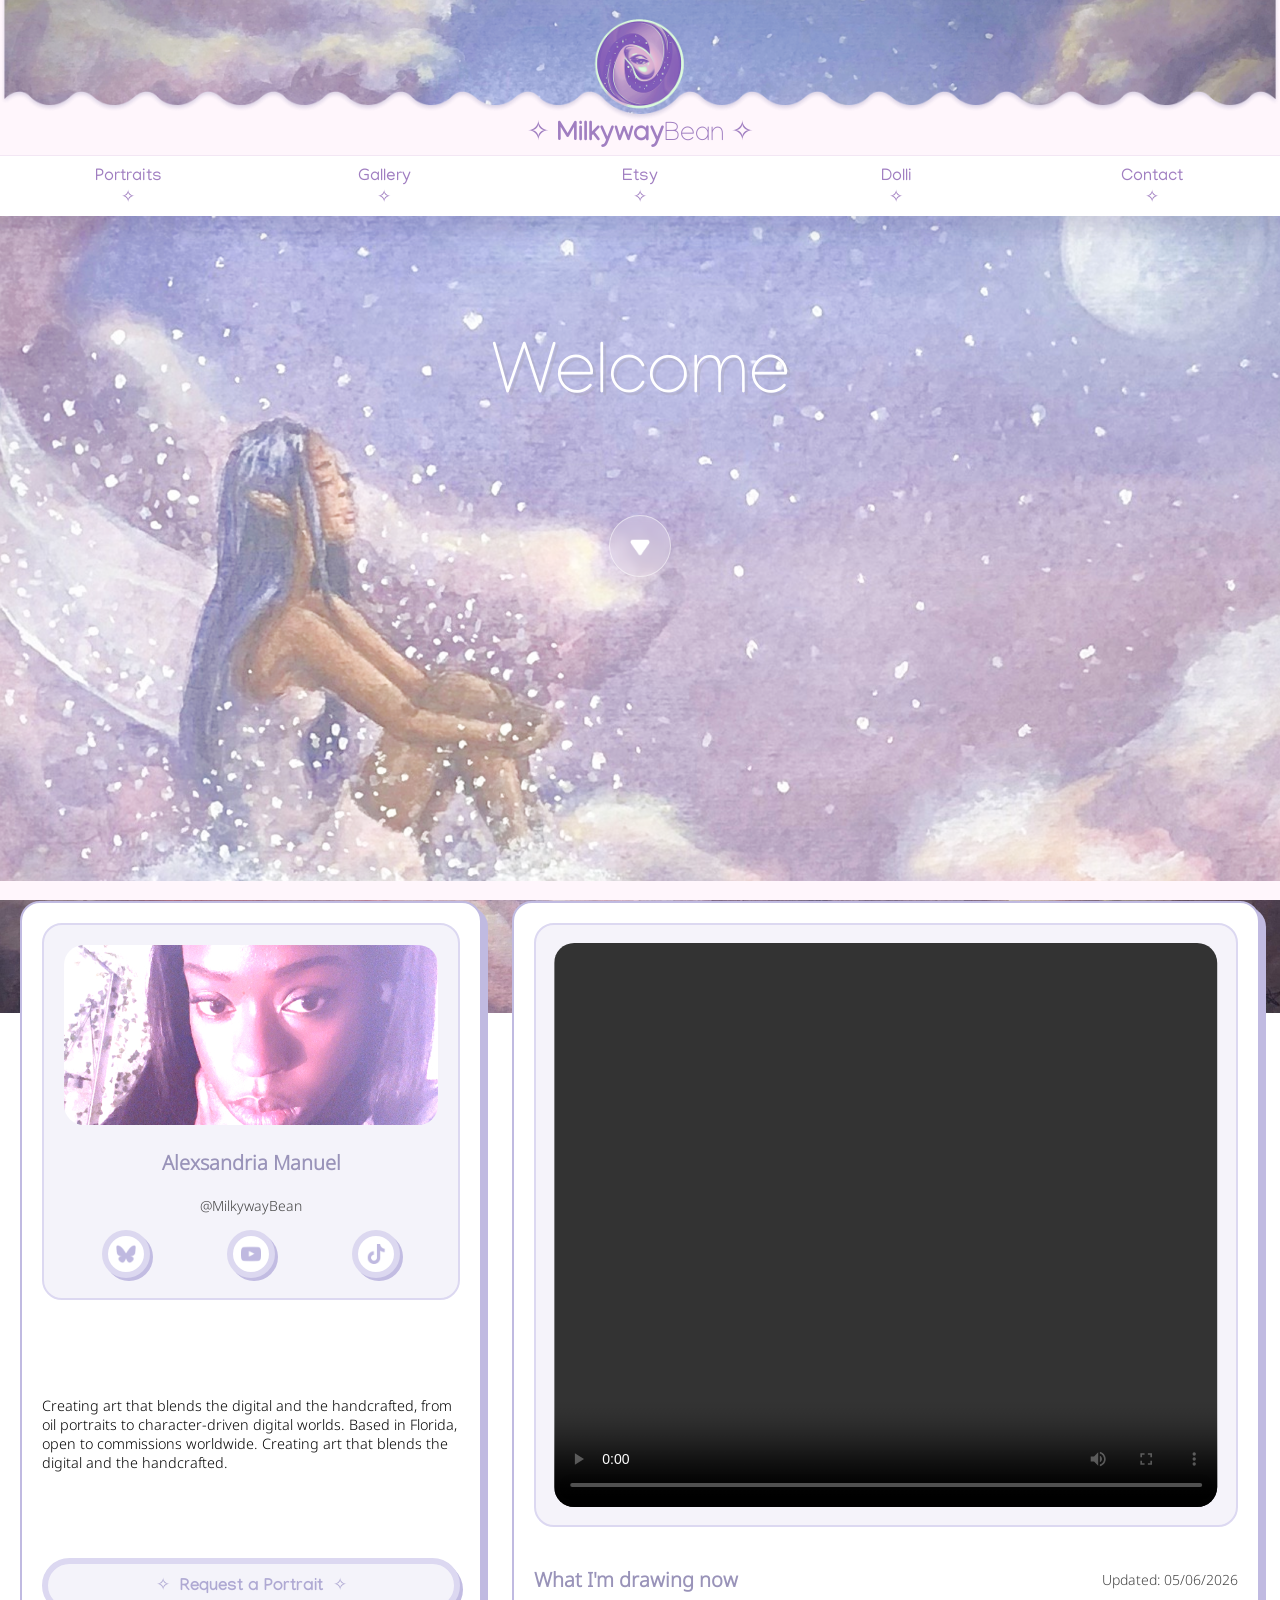
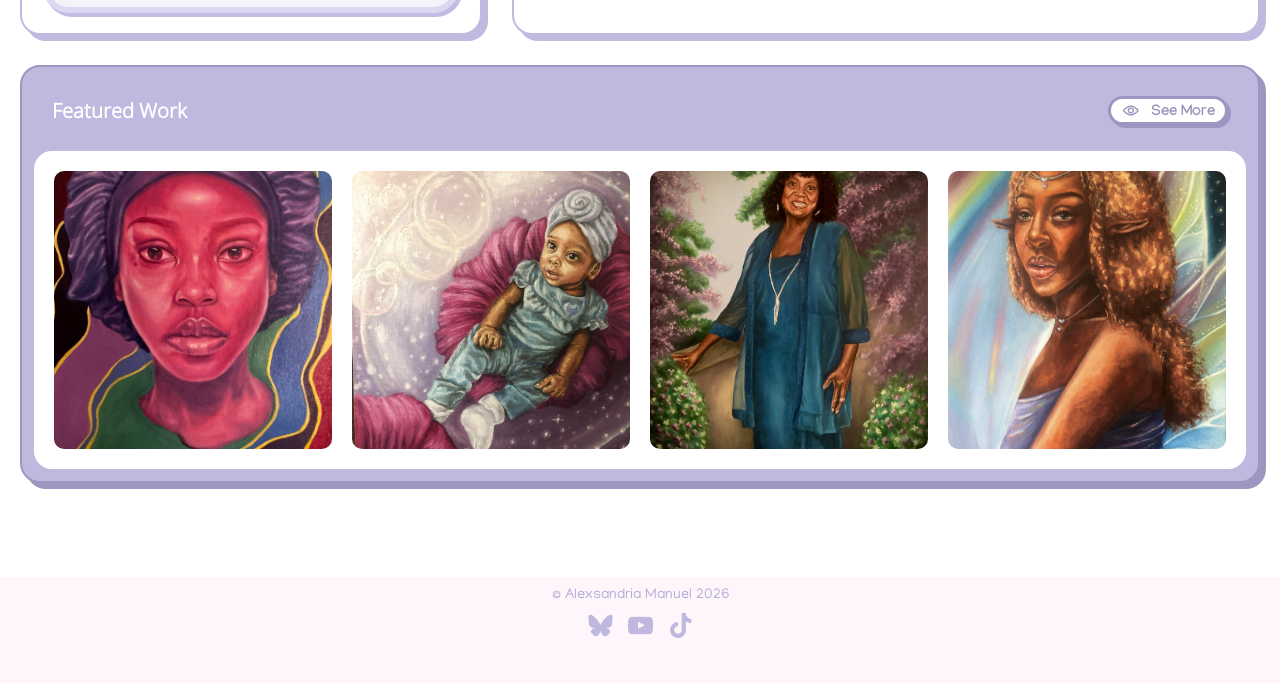
==== commit 7757f9d2: "Edit" ====
--- a/index.html
+++ b/index.html
@@ -48,7 +48,7 @@
 <main style="scroll-margin-top: 60px;" id="maincontent">
 
 <section class="sectiontop" style="display:flex;flex-direction: row;margin:auto;position:relative;width:100%;gap:30px;flex-wrap: wrap;">
-<div class="container" style="flex:1 1 15%;">
+<div class="container" style="flex:1 1 30%;">
     <section style="width:100%;margin-top: 0;margin-left:auto;margin-right:auto">
     <div class="imageborder">
         <div class="selfie"></div>
@@ -57,7 +57,6 @@
         <span class="caption1">@MilkywayBean</span>
 
         <div style="display:flex; flex-direction: row;justify-content: space-around;flex-wrap: wrap;min-width:150px;">
-        <a href="" rel="noopener" target="_blank"><div class="smbuttons"><img style="width:20px;height:auto;display:block;margin:auto" src="Assets/pinterest.png"/></div></a>
         <a href="" rel="noopener" target="_blank"><div class="smbuttons"><img style="width:20px;height:auto;display:block;margin:auto" src="Assets/bluesky.png"/></div></a>
         <a href="" rel="noopener" target="_blank"><div class="smbuttons"><img style="width:20px;height:auto;display:block;margin:auto" src="Assets/youtube.png"/></div></a>
         <a href="" rel="noopener" target="_blank"><div class="smbuttons"><img style="width:20px;height:auto;display:block;margin:auto" src="Assets/tiktok.png"/></div></a>
@@ -121,7 +120,6 @@
     <footer>
         <div id="footer"> © Alexsandria Manuel 2026</div>
         <div id="smfooter">
-        <a href="" rel="noopener" target="_blank"><img class="smfootericons" src="Assets/pinterest.png"/></a>
         <a href="" rel="noopener" target="_blank"><img class="smfootericons" src="Assets/bluesky.png"/></a> 
         <a href="" rel="noopener" target="_blank"><img class="smfootericons" src="Assets/youtube.png"/></a>
         <a href="" rel="noopener" target="_blank"><img class="smfootericons" src="Assets/tiktok.png"/></a>
--- a/mainstyle.css
+++ b/mainstyle.css
@@ -715,5 +715,11 @@
     }
 }
 
-
-
+@media screen and (max-width: 500px) {
+    .canvas {
+        height:400px;
+    }
+}
+
+
+
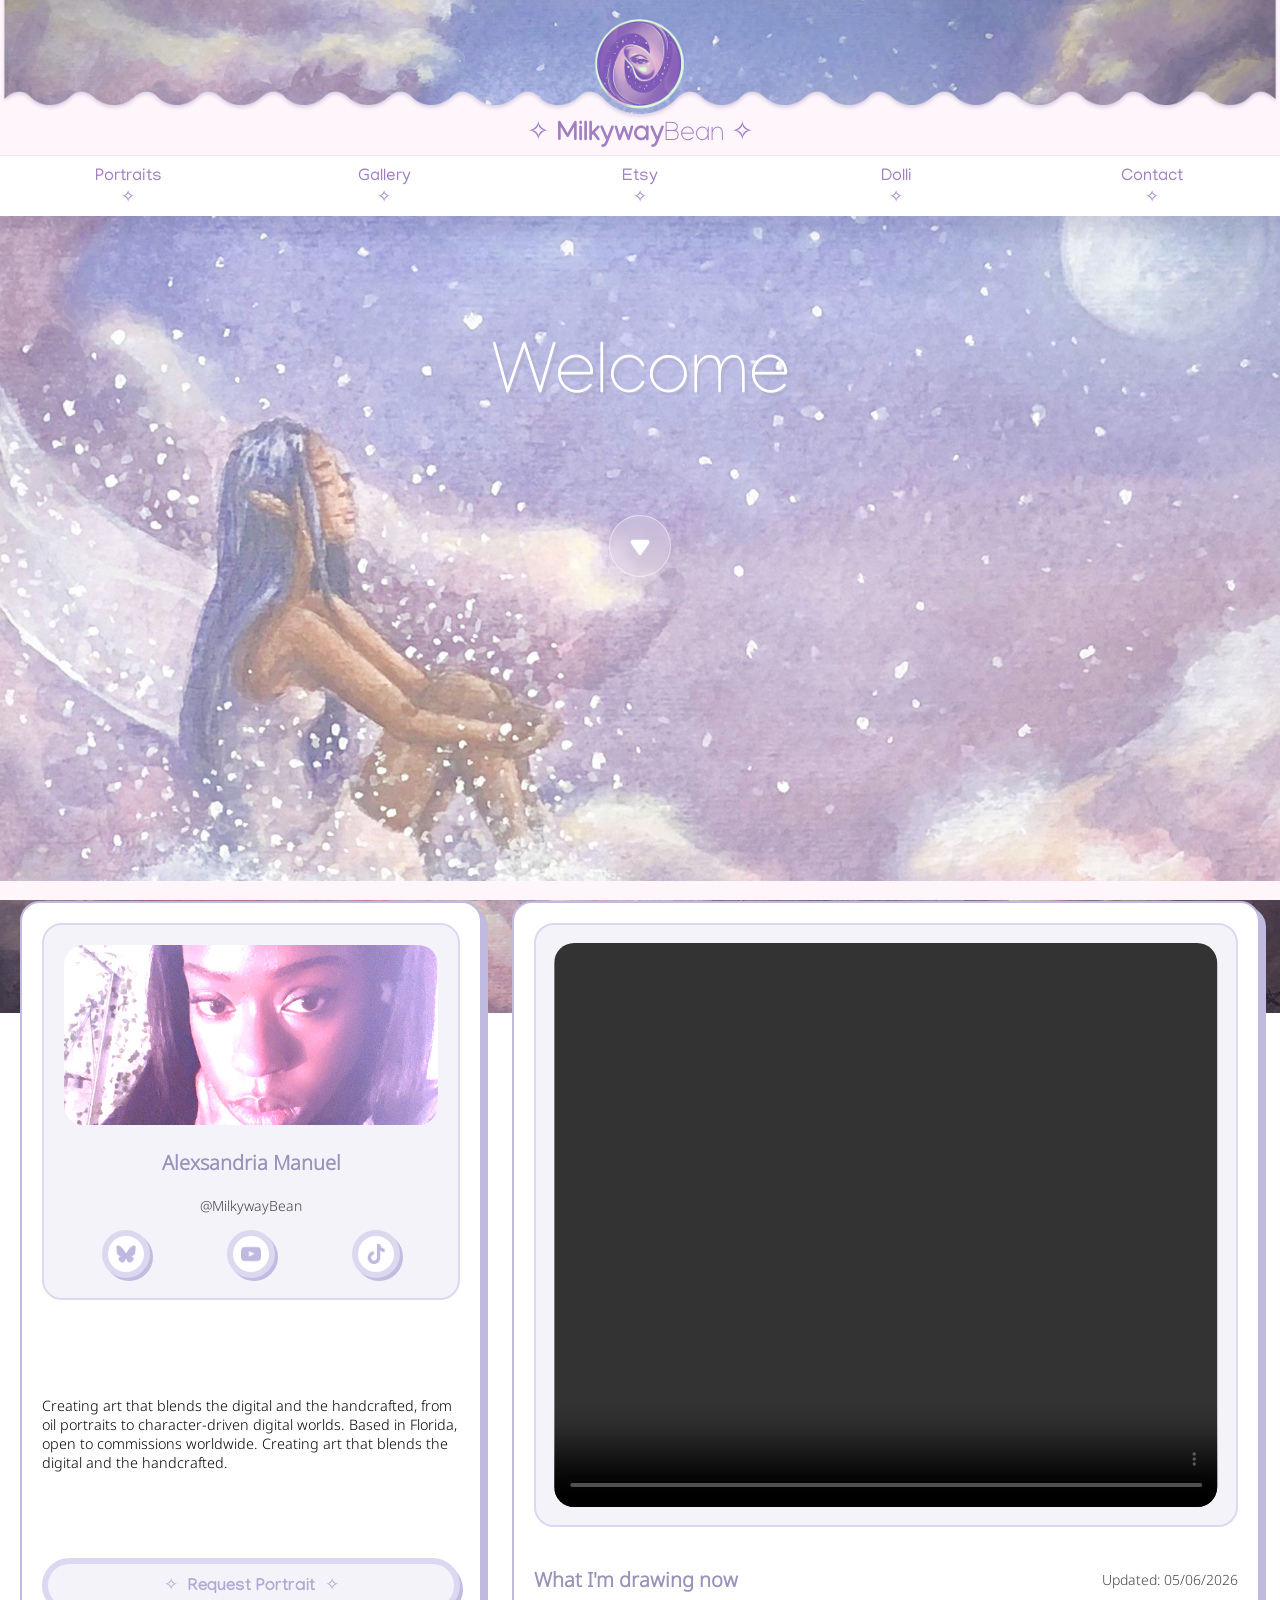
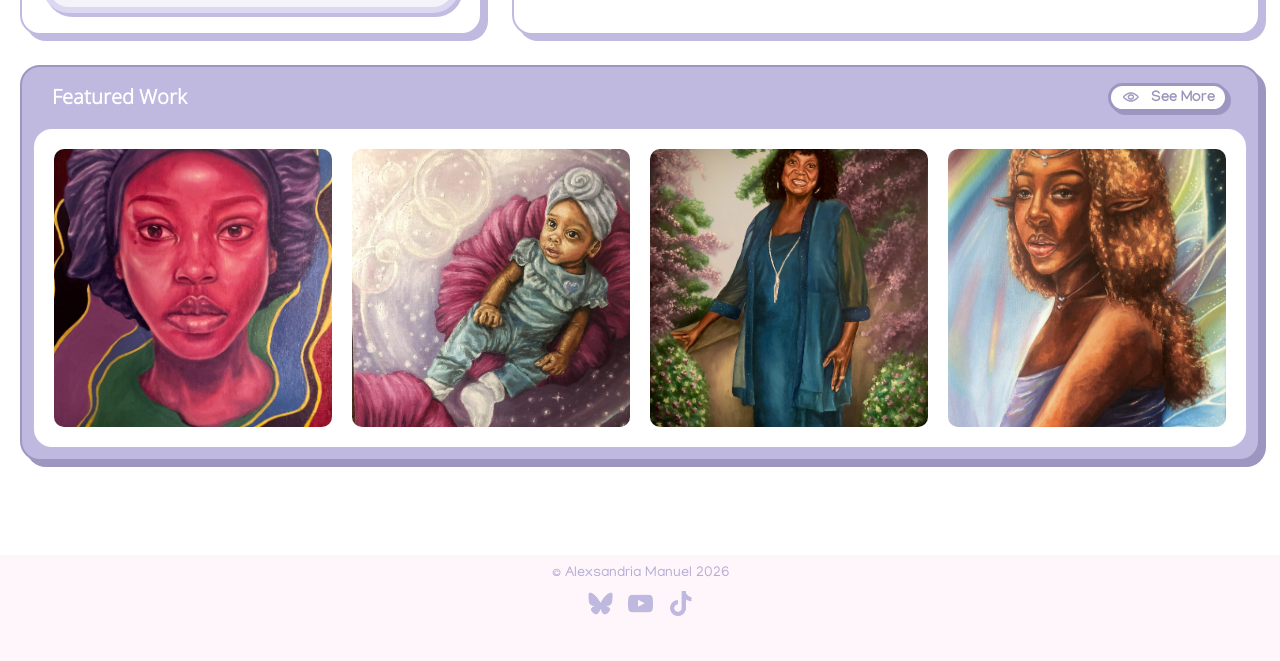
==== commit 893272ff: "Update index.html" ====
--- a/index.html
+++ b/index.html
@@ -72,7 +72,7 @@
     
     </p>
     </div>
-    <div class="button1">✧ &nbsp;Request a Portrait&nbsp; ✧</div>
+    <div class="button1" onclick="location.href='portraits.html'">✧ &nbsp;Request Portrait&nbsp; ✧</div>
     </section>
     </div>
     <div class="container" style="flex:1 1 53%;">
@@ -80,7 +80,7 @@
             <div style="position: relative; display: inline-block;">
                 <div class="canvaspaper">
                     <video controls>
-                    <source src="Paintings/wip1.mp4" type="video/mp4">
+                    <source src="Paintings/bluesasha.mp4" type="video/mp4">
                     Your browser does not support HTML video.
                     </video>
 
@@ -99,9 +99,9 @@
     
 <section class="section2" style="display:flex;flex-direction:row;margin:auto;margin-top:20px;position:relative;width:100%;gap:20px;">
     <div class="galleryborder">
-        <div class="middleheader" style="padding-left:20px;padding-right:20px;padding-bottom:5px;">
-            <h3 style="color:#ffffff">Featured Work</h3>
-            <div class="button"><img style="width:20px;margin-top:-4px;" src="Assets/view.png"/>See More</div>
+        <div class="middleheader" style="padding-left:20px;padding-right:20px;padding-bottom:10px;">
+            <h3 style="color:#ffffff;line-height: 0;">Featured Work</h3>
+            <div class="button" onclick="location.href='gallery.html'"><img style="width:20px;margin-top:-4px;" src="Assets/view.png"/>See More</div>
         </div>
         <div class="gallerycontainer" style="background-color:white;">
             <img class="galleryimg" src="Paintings/selfportrait1.jpg"/>
--- a/mainstyle.css
+++ b/mainstyle.css
@@ -435,7 +435,7 @@
 .canvaspaper video {
     width: 100%;
     max-width:  -webkit-fill-available;
-    height: 100%;
+    height: 95%;
     max-height: -webkit-fill-available;
     object-fit: cover;
     object-position: bottom;
